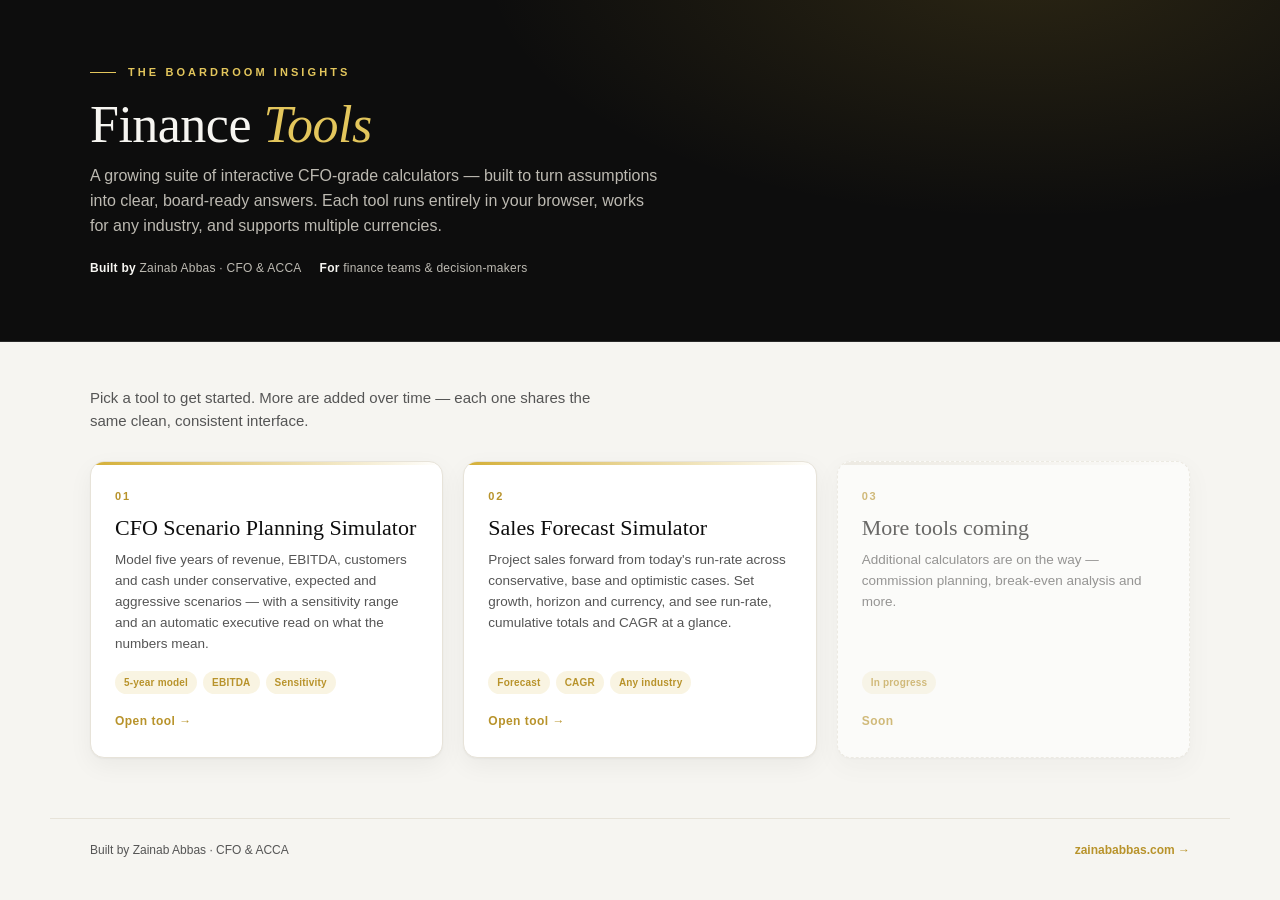
==== index.html @ bbf1bfe5 "Add files via upload" ====
<!DOCTYPE html>
<html lang="en">
<head>
<meta charset="UTF-8">
<meta name="viewport" content="width=device-width, initial-scale=1.0">
<title>Finance Tools — The Boardroom Insights</title>
<link rel="stylesheet" href="styles.css">
</head>
<body>

  <!-- ===== DARK HERO ===== -->
  <header class="hero">
    <div class="hero-inner">
      <div class="eyebrow">The Boardroom Insights</div>
      <h1>Finance <em>Tools</em></h1>
      <p class="lede">A growing suite of interactive CFO-grade calculators — built to turn assumptions into clear, board-ready answers. Each tool runs entirely in your browser, works for any industry, and supports multiple currencies.</p>
      <div class="byline">
        <span><b>Built by</b> Zainab Abbas · CFO &amp; ACCA</span>
        <span><b>For</b> finance teams &amp; decision-makers</span>
      </div>
    </div>
  </header>

  <!-- ===== LIGHT BODY ===== -->
  <main class="wrap">
    <p class="hub-intro">Pick a tool to get started. More are added over time — each one shares the same clean, consistent interface.</p>

    <div class="tools-grid">

      <!-- TOOL 1 -->
      <a class="tool-card" href="scenario-planner.html">
        <span class="tc-num">01</span>
        <h3>CFO Scenario Planning Simulator</h3>
        <p>Model five years of revenue, EBITDA, customers and cash under conservative, expected and aggressive scenarios — with a sensitivity range and an automatic executive read on what the numbers mean.</p>
        <div class="tc-tags"><span>5-year model</span><span>EBITDA</span><span>Sensitivity</span></div>
        <span class="tc-go">Open tool →</span>
      </a>

      <!-- TOOL 2 -->
      <a class="tool-card" href="forecast-simulator.html">
        <span class="tc-num">02</span>
        <h3>Sales Forecast Simulator</h3>
        <p>Project sales forward from today's run-rate across conservative, base and optimistic cases. Set growth, horizon and currency, and see run-rate, cumulative totals and CAGR at a glance.</p>
        <div class="tc-tags"><span>Forecast</span><span>CAGR</span><span>Any industry</span></div>
        <span class="tc-go">Open tool →</span>
      </a>

      <!-- TOOL 3 — placeholder. To add a new tool, copy a card above,
           point href to the new file, and update the text. Remove "soon". -->
      <span class="tool-card soon">
        <span class="tc-num">03</span>
        <h3>More tools coming</h3>
        <p>Additional calculators are on the way — commission planning, break-even analysis and more.</p>
        <div class="tc-tags"><span>In progress</span></div>
        <span class="tc-go">Soon</span>
      </span>

    </div>
  </main>

  <footer>
    <span>Built by Zainab Abbas · CFO &amp; ACCA</span>
    <span><a href="https://zainababbas.com" target="_blank" rel="noopener">zainababbas.com →</a></span>
  </footer>

</body>
</html>
---- styles.css ----
/* ============================================================
   THE BOARDROOM INSIGHTS — shared calculator theme
   Matched to zainababbas.com: Georgia + Arial, gold #D4AF37
   Dark hero · light working surface · gold accents
   Reuse this single file across every calculator.
   ============================================================ */

:root{
  /* light working surface */
  --paper:#f6f5f1;        /* page background — site cream */
  --card:#ffffff;         /* panels */
  --field:#f3f1ea;        /* input fill */
  --line:#e7e3d9;         /* borders on light */
  --ink:#0d0d0d;          /* primary text */
  --ink-soft:#555555;     /* muted text */

  /* gold (from site) */
  --gold:#D4AF37;         /* primary gold */
  --gold-deep:#B8932B;    /* deeper gold — text on light */
  --gold-soft:rgba(212,175,55,.14);

  /* dark hero band */
  --night:#0d0d0d;
  --night-line:#2a2a2a;
  --gold-bright:#E3C65C;  /* gold highlight on dark */
  --cream:#f6f5f1;        /* text on dark */
  --cream-soft:#bdbab2;

  /* status */
  --pos:#2E8B57;
  --neg:#C0563F;

  /* fonts (match site) */
  --serif:Georgia,"Times New Roman",serif;
  --sans:Arial,Helvetica,sans-serif;

  --radius:14px;
  --max:1180px;
}

*{box-sizing:border-box;margin:0;padding:0}
html{scroll-behavior:smooth}
body{
  background:var(--paper);color:var(--ink);
  font-family:var(--sans);line-height:1.55;-webkit-font-smoothing:antialiased;min-height:100vh;
}
.num{font-variant-numeric:tabular-nums}

/* ---------- HERO ---------- */
.hero{background:var(--night);border-bottom:1px solid var(--night-line);position:relative;overflow:hidden}
.hero::before{content:'';position:absolute;inset:0;pointer-events:none;
  background:radial-gradient(900px 420px at 80% -10%, rgba(212,175,55,.15), transparent 60%)}
.hero-inner{position:relative;z-index:1;max-width:var(--max);margin:0 auto;padding:clamp(34px,6vw,64px) clamp(18px,4vw,40px)}
.eyebrow{font-family:var(--sans);font-size:11px;letter-spacing:.28em;text-transform:uppercase;color:var(--gold-bright);display:flex;align-items:center;gap:12px;font-weight:700}
.eyebrow::before{content:'';width:26px;height:1px;background:var(--gold-bright);display:inline-block}
h1{font-family:var(--serif);font-weight:400;color:var(--cream);font-size:clamp(30px,5.4vw,52px);line-height:1.06;letter-spacing:-.01em;margin:16px 0 12px}
h1 em{font-style:italic;color:var(--gold-bright)}
.lede{color:var(--cream-soft);max-width:64ch;font-size:clamp(14px,1.7vw,16px)}
.byline{margin-top:20px;font-size:12px;letter-spacing:.02em;color:var(--cream-soft);display:flex;flex-wrap:wrap;gap:8px 18px}
.byline b{color:var(--cream);font-weight:700}

/* ---------- LAYOUT ---------- */
.wrap{max-width:var(--max);margin:0 auto;padding:clamp(28px,4vw,44px) clamp(18px,4vw,40px) 60px}
.grid{display:grid;grid-template-columns:380px 1fr;gap:28px;align-items:start}
@media(max-width:880px){.grid{grid-template-columns:1fr}}

.card{background:var(--card);border:1px solid var(--line);border-radius:var(--radius);padding:24px;
  box-shadow:0 1px 2px rgba(13,13,13,.04),0 8px 24px rgba(13,13,13,.05)}
.card-title{font-size:11px;letter-spacing:.18em;text-transform:uppercase;color:var(--ink-soft);font-weight:700;display:flex;align-items:center;gap:9px;margin-bottom:20px}
.card-title .dot{width:6px;height:6px;border-radius:50%;background:var(--gold)}

/* ---------- INPUTS ---------- */
.field{margin-bottom:18px}
.field label{display:block;font-size:13px;font-weight:700;margin-bottom:7px;color:var(--ink)}
.field label .hint{color:var(--ink-soft);font-weight:400;font-size:12px}
.input-shell{position:relative;display:flex;align-items:center}
.input-shell .pre{position:absolute;left:14px;color:var(--gold-deep);font-size:14px;font-weight:700;pointer-events:none}
.input-shell .suf{position:absolute;right:14px;color:var(--ink-soft);font-size:13px;pointer-events:none}
input[type=number],input[type=text],select{width:100%;background:var(--field);border:1px solid var(--line);border-radius:10px;
  color:var(--ink);font-family:var(--sans);font-size:15px;font-variant-numeric:tabular-nums;padding:12px 14px;transition:border-color .15s,box-shadow .15s,background .15s;appearance:none}
input.has-pre{padding-left:30px}
input.has-suf{padding-right:48px}
select{cursor:pointer;background-image:url("data:image/svg+xml;utf8,<svg xmlns='http://www.w3.org/2000/svg' width='12' height='8' viewBox='0 0 12 8'><path d='M1 1l5 5 5-5' stroke='%23B8932B' stroke-width='1.5' fill='none' stroke-linecap='round'/></svg>");background-repeat:no-repeat;background-position:right 14px center;padding-right:36px}
input:focus,select:focus{outline:none;border-color:var(--gold);background:var(--card);box-shadow:0 0 0 3px var(--gold-soft)}
input[readonly]{background:transparent;border-style:dashed;color:var(--ink-soft);cursor:not-allowed}
.row2{display:grid;grid-template-columns:1fr 1fr;gap:14px}

/* segmented control */
.seg{display:flex;background:var(--field);border:1px solid var(--line);border-radius:10px;padding:4px;gap:4px}
.seg button{flex:1;background:none;border:none;color:var(--ink-soft);font-family:var(--sans);font-size:13px;font-weight:700;padding:8px 4px;border-radius:7px;cursor:pointer;transition:.15s}
.seg button.active{background:var(--gold);color:#0d0d0d;box-shadow:0 1px 4px rgba(212,175,55,.45)}
.seg button:focus-visible{outline:2px solid var(--gold);outline-offset:2px}

/* groups */
.group{margin-bottom:22px}
.group + .group{padding-top:20px;border-top:1px solid var(--line)}
.group-label{font-size:10.5px;letter-spacing:.16em;text-transform:uppercase;color:var(--gold-deep);font-weight:700;margin-bottom:14px;display:flex;align-items:center;gap:8px}
.group-label::before{content:'';width:5px;height:5px;background:var(--gold);border-radius:50%}

/* advanced drawer */
details{margin-top:6px;border-top:1px solid var(--line);padding-top:16px}
summary{cursor:pointer;font-size:11px;letter-spacing:.14em;text-transform:uppercase;color:var(--gold-deep);font-weight:700;list-style:none;display:flex;align-items:center;gap:8px}
summary::-webkit-details-marker{display:none}
summary::before{content:'+';font-size:15px;line-height:1}
details[open] summary::before{content:'\2013'}
details .field:first-of-type{margin-top:16px}

.reset{margin-top:8px;width:100%;background:none;border:1px solid var(--line);color:var(--ink-soft);font-family:var(--sans);font-size:11px;font-weight:700;letter-spacing:.1em;text-transform:uppercase;padding:11px;border-radius:10px;cursor:pointer;transition:.15s}
.reset:hover{border-color:var(--gold);color:var(--gold-deep)}

/* scenario slider */
.scenario{background:var(--field);border:1px solid var(--line);border-radius:12px;padding:18px;margin-bottom:24px}
.scenario .scen-name{font-family:var(--serif);font-size:20px;color:var(--gold-deep);font-weight:400;margin-bottom:14px}
input[type=range]{-webkit-appearance:none;appearance:none;width:100%;height:6px;border-radius:6px;background:linear-gradient(90deg,var(--line),var(--gold));outline:none;padding:0;border:none;cursor:pointer}
input[type=range]::-webkit-slider-thumb{-webkit-appearance:none;appearance:none;width:22px;height:22px;border-radius:50%;background:var(--gold);border:3px solid #fff;box-shadow:0 1px 6px rgba(212,175,55,.55);cursor:pointer}
input[type=range]::-moz-range-thumb{width:22px;height:22px;border-radius:50%;background:var(--gold);border:3px solid #fff;box-shadow:0 1px 6px rgba(212,175,55,.55);cursor:pointer}
.scen-ticks{display:flex;justify-content:space-between;margin-top:10px;font-size:10.5px;letter-spacing:.02em;color:var(--ink-soft)}
.scen-ticks span{flex:1;text-align:center;transition:color .15s}
.scen-ticks span:first-child{text-align:left}
.scen-ticks span:last-child{text-align:right}
.scen-ticks span.on{color:var(--gold-deep);font-weight:700}

/* toggles */
.toggles{display:flex;flex-direction:column;gap:2px}
.toggle{display:flex;align-items:flex-start;gap:12px;padding:11px 0;cursor:pointer;border-bottom:1px solid rgba(231,227,217,.7)}
.toggle:last-child{border-bottom:none}
.toggle input{position:absolute;opacity:0;width:0;height:0}
.switch{flex:none;width:40px;height:22px;border-radius:22px;background:var(--line);position:relative;transition:.2s;margin-top:1px}
.switch::after{content:'';position:absolute;top:2px;left:2px;width:18px;height:18px;border-radius:50%;background:#fff;box-shadow:0 1px 3px rgba(0,0,0,.25);transition:.2s}
.toggle input:checked + .switch{background:var(--gold)}
.toggle input:checked + .switch::after{transform:translateX(18px)}
.toggle input:focus-visible + .switch{outline:2px solid var(--gold);outline-offset:2px}
.toggle .t-text{font-size:13px;font-weight:700;color:var(--ink);line-height:1.35}
.toggle .t-text small{display:block;font-weight:400;color:var(--ink-soft);font-size:11.5px;margin-top:2px}

/* ---------- RESULTS ---------- */
.results{display:flex;flex-direction:column;gap:24px}
.kpis{display:grid;grid-template-columns:repeat(4,1fr);gap:14px}
@media(max-width:1040px){.kpis{grid-template-columns:repeat(2,1fr)}}
@media(max-width:480px){.kpis{grid-template-columns:1fr 1fr}}
.kpi{background:var(--card);border:1px solid var(--line);border-radius:var(--radius);padding:18px 18px 16px;position:relative;overflow:hidden;box-shadow:0 1px 2px rgba(13,13,13,.04),0 8px 24px rgba(13,13,13,.05)}
.kpi::after{content:'';position:absolute;top:0;left:0;width:100%;height:3px;background:linear-gradient(90deg,var(--gold),rgba(212,175,55,0))}
.kpi .k-label{font-size:10px;letter-spacing:.14em;text-transform:uppercase;color:var(--ink-soft);font-weight:700}
.kpi .k-val{font-family:var(--serif);font-weight:400;font-size:clamp(22px,2.6vw,30px);margin-top:8px;letter-spacing:-.01em;color:var(--gold-deep);font-variant-numeric:tabular-nums}
.kpi .k-sub{font-size:11px;color:var(--ink-soft);margin-top:4px}

.chart-card{background:var(--card);border:1px solid var(--line);border-radius:var(--radius);padding:22px 22px 14px;box-shadow:0 1px 2px rgba(13,13,13,.04),0 8px 24px rgba(13,13,13,.05)}
.chart-head{display:flex;justify-content:space-between;align-items:flex-end;flex-wrap:wrap;gap:12px;margin-bottom:18px}
.chart-card h3{font-family:var(--serif);font-weight:400;font-size:17px;color:var(--ink);margin-bottom:2px}
.chart-card .sub{font-size:10.5px;color:var(--ink-soft);letter-spacing:.02em;margin-bottom:14px}
.legend{display:flex;gap:18px;flex-wrap:wrap}
.legend span{display:flex;align-items:center;gap:7px;font-size:12px;color:var(--ink-soft)}
.swatch{width:14px;height:3px;border-radius:2px}
.chart-box{position:relative;height:330px}
.chart-card .chart-box{height:260px}

/* tables */
.table-card{background:var(--card);border:1px solid var(--line);border-radius:var(--radius);padding:22px;overflow-x:auto;box-shadow:0 1px 2px rgba(13,13,13,.04),0 8px 24px rgba(13,13,13,.05)}
table{width:100%;border-collapse:collapse;font-size:13px;font-variant-numeric:tabular-nums;white-space:nowrap}
th{text-align:right;font-size:10px;letter-spacing:.1em;text-transform:uppercase;color:var(--ink-soft);font-weight:700;padding:0 14px 12px;border-bottom:1px solid var(--line)}
th:first-child,td:first-child{text-align:left}
td{padding:11px 14px;border-bottom:1px solid rgba(231,227,217,.7)}
tbody tr:hover{background:var(--field)}
td.val{color:var(--gold-deep);font-weight:700}
td.up,td.best{color:var(--pos);font-weight:700}
td.down,td.worst{color:var(--neg);font-weight:700}
tfoot td{border-top:1px solid var(--line);border-bottom:none;color:var(--ink);padding-top:14px;font-weight:700}
tfoot td.val{color:var(--gold-deep)}

/* executive insight */
.insight{background:linear-gradient(180deg,#fbf6e6,#fffdf8);border:1px solid #ecdcb0;border-left:4px solid var(--gold);border-radius:var(--radius);padding:24px 26px}
.insight .ins-eyebrow{font-size:10.5px;letter-spacing:.2em;text-transform:uppercase;color:var(--gold-deep);font-weight:700;display:flex;align-items:center;gap:9px;margin-bottom:12px}
.insight .ins-eyebrow::before{content:'';width:18px;height:1px;background:var(--gold-deep)}
.insight .ins-body{font-family:var(--serif);font-size:clamp(15px,1.9vw,18px);line-height:1.6;color:var(--ink)}
.insight .ins-body b{color:var(--gold-deep);font-weight:700}
.insight .ins-flag{display:inline-block;margin-top:14px;font-size:11px;font-weight:700;letter-spacing:.04em;padding:5px 11px;border-radius:20px}
.insight .ins-flag.warn{background:rgba(192,86,63,.12);color:#a8472f}
.insight .ins-flag.good{background:rgba(46,139,87,.12);color:#1e6b41}
.insight .ins-flag.neutral{background:var(--gold-soft);color:var(--gold-deep)}

/* footer */
footer{max-width:var(--max);margin:0 auto;padding:22px clamp(18px,4vw,40px) 40px;border-top:1px solid var(--line);color:var(--ink-soft);font-size:12px;display:flex;justify-content:space-between;flex-wrap:wrap;gap:12px}
footer a{color:var(--gold-deep);text-decoration:none;font-weight:700}
footer a:hover{text-decoration:underline}
.note{font-size:11.5px;color:var(--ink-soft);line-height:1.6;max-width:72ch}

/* ---------- TOOLS HUB ---------- */
.tools-grid{display:grid;grid-template-columns:repeat(auto-fill,minmax(280px,1fr));gap:20px;margin-top:8px}
.tool-card{display:flex;flex-direction:column;background:var(--card);border:1px solid var(--line);border-radius:var(--radius);padding:26px 24px;text-decoration:none;color:inherit;position:relative;overflow:hidden;transition:transform .18s,box-shadow .18s,border-color .18s;box-shadow:0 1px 2px rgba(13,13,13,.04),0 8px 24px rgba(13,13,13,.05)}
.tool-card::after{content:'';position:absolute;top:0;left:0;width:100%;height:3px;background:linear-gradient(90deg,var(--gold),rgba(212,175,55,0))}
.tool-card:hover{transform:translateY(-3px);border-color:var(--gold);box-shadow:0 2px 4px rgba(13,13,13,.06),0 16px 40px rgba(13,13,13,.12)}
.tool-card .tc-num{font-size:11px;letter-spacing:.16em;color:var(--gold-deep);font-weight:700}
.tool-card h3{font-family:var(--serif);font-weight:400;font-size:22px;line-height:1.15;color:var(--ink);margin:10px 0 10px}
.tool-card p{font-size:13.5px;color:var(--ink-soft);line-height:1.55;flex:1}
.tool-card .tc-tags{display:flex;flex-wrap:wrap;gap:6px;margin:16px 0 18px}
.tool-card .tc-tags span{font-size:10px;letter-spacing:.02em;color:var(--gold-deep);background:var(--gold-soft);padding:4px 9px;border-radius:20px;font-weight:700}
.tool-card .tc-go{font-size:12px;letter-spacing:.04em;color:var(--gold-deep);font-weight:700;display:flex;align-items:center;gap:6px}
.tool-card:hover .tc-go{gap:10px}
.tool-card.soon{pointer-events:none;opacity:.6;border-style:dashed}
.tool-card.soon::after{background:linear-gradient(90deg,var(--line),transparent)}
.hub-intro{color:var(--ink-soft);max-width:62ch;margin-bottom:28px;font-size:15px}

@media (prefers-reduced-motion:reduce){*{transition:none!important}}
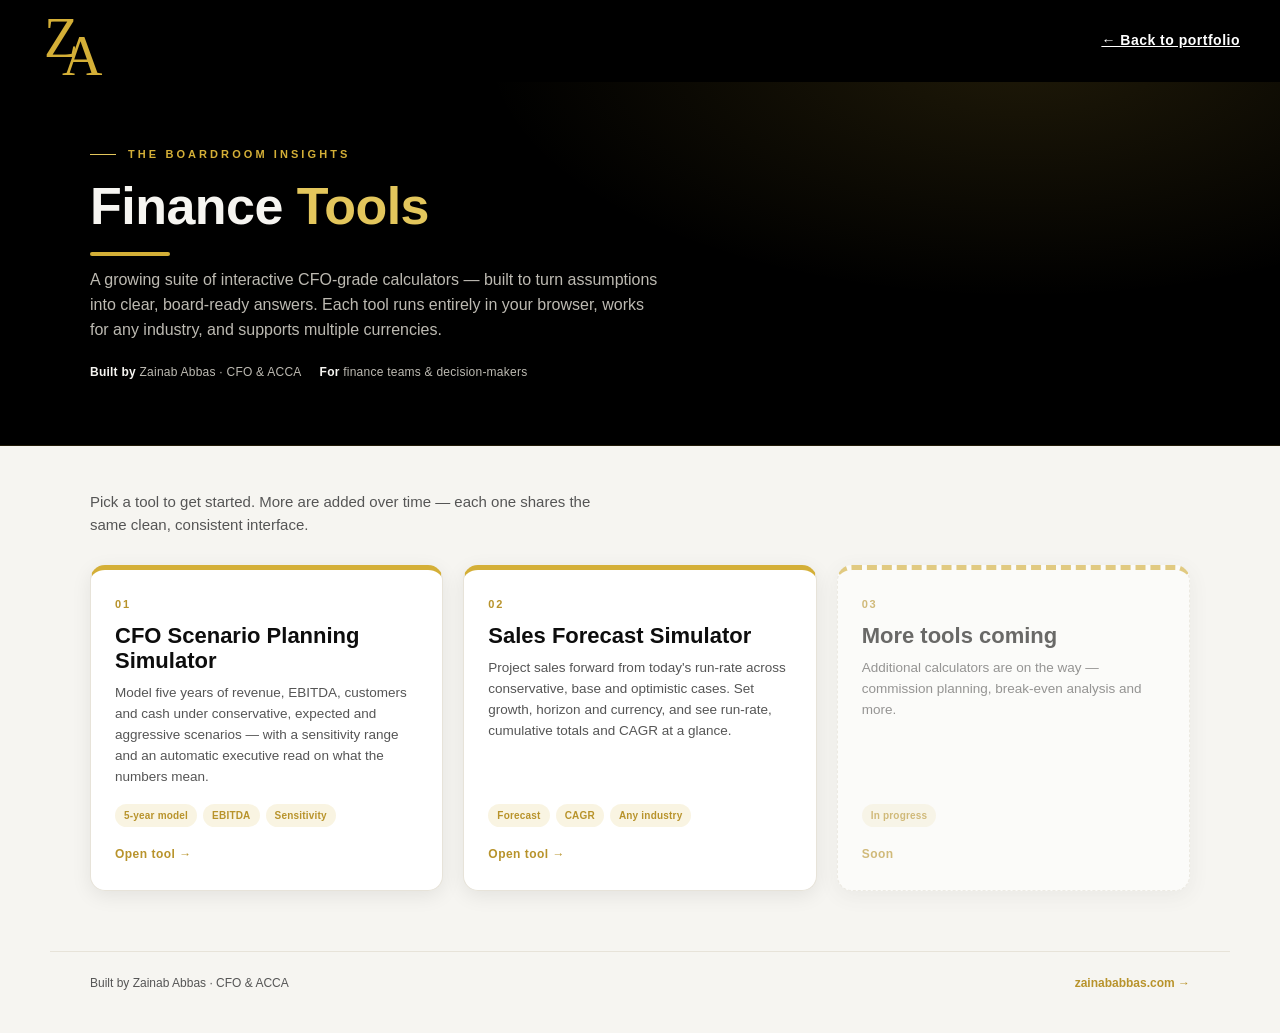
==== commit f22aa0f3: "Add files via upload" ====
--- a/index.html
+++ b/index.html
@@ -7,6 +7,11 @@
 <link rel="stylesheet" href="styles.css">
 </head>
 <body>
+
+  <nav class="calc-nav">
+    <a href="https://zainababbas.com" class="logo" aria-label="Zainab Abbas — home"><span class="z">Z</span><span class="a">A</span></a>
+    <a href="https://zainababbas.com" class="nav-back">← Back to portfolio</a>
+  </nav>
 
   <!-- ===== DARK HERO ===== -->
   <header class="hero">
--- a/styles.css
+++ b/styles.css
@@ -20,7 +20,7 @@
   --gold-soft:rgba(212,175,55,.14);
 
   /* dark hero band */
-  --night:#0d0d0d;
+  --night:#000;
   --night-line:#2a2a2a;
   --gold-bright:#E3C65C;  /* gold highlight on dark */
   --cream:#f6f5f1;        /* text on dark */
@@ -34,7 +34,7 @@
   --serif:Georgia,"Times New Roman",serif;
   --sans:Arial,Helvetica,sans-serif;
 
-  --radius:14px;
+  --radius:15px;
   --max:1180px;
 }
 
@@ -46,15 +46,26 @@
 }
 .num{font-variant-numeric:tabular-nums}
 
+
+/* ---------- CALCULATOR NAV (ZA monogram, links home) ---------- */
+.calc-nav{background:#000;display:flex;align-items:center;justify-content:space-between;padding:14px clamp(18px,4vw,40px)}
+.calc-nav .logo{position:relative;display:block;width:62px;height:54px;font-family:var(--serif)}
+.calc-nav .logo .z,.calc-nav .logo .a{position:absolute;font-size:56px;color:var(--gold);font-weight:400;line-height:1}
+.calc-nav .logo .z{left:4px;top:-4px}
+.calc-nav .logo .a{left:22px;top:14px}
+.calc-nav .nav-back{color:#fff;font-size:14px;font-weight:600;letter-spacing:.5px;transition:color .25s ease}
+.calc-nav .nav-back:hover{color:var(--gold)}
+
 /* ---------- HERO ---------- */
-.hero{background:var(--night);border-bottom:1px solid var(--night-line);position:relative;overflow:hidden}
+.hero{background:var(--night);border-bottom:1px solid rgba(212,175,55,.15);position:relative;overflow:hidden}
 .hero::before{content:'';position:absolute;inset:0;pointer-events:none;
   background:radial-gradient(900px 420px at 80% -10%, rgba(212,175,55,.15), transparent 60%)}
 .hero-inner{position:relative;z-index:1;max-width:var(--max);margin:0 auto;padding:clamp(34px,6vw,64px) clamp(18px,4vw,40px)}
-.eyebrow{font-family:var(--sans);font-size:11px;letter-spacing:.28em;text-transform:uppercase;color:var(--gold-bright);display:flex;align-items:center;gap:12px;font-weight:700}
+.eyebrow{font-family:var(--sans);font-size:11px;letter-spacing:.28em;text-transform:uppercase;color:var(--gold);display:flex;align-items:center;gap:12px;font-weight:700}
 .eyebrow::before{content:'';width:26px;height:1px;background:var(--gold-bright);display:inline-block}
-h1{font-family:var(--serif);font-weight:400;color:var(--cream);font-size:clamp(30px,5.4vw,52px);line-height:1.06;letter-spacing:-.01em;margin:16px 0 12px}
-h1 em{font-style:italic;color:var(--gold-bright)}
+h1{font-family:var(--sans);font-weight:700;color:var(--cream);font-size:clamp(30px,5.4vw,52px);line-height:1.06;letter-spacing:-.01em;margin:16px 0 12px}
+h1 em{font-style:normal;color:var(--gold-bright)}
+h1::after{content:"";display:block;width:80px;height:4px;background:var(--gold);border-radius:5px;margin-top:18px}
 .lede{color:var(--cream-soft);max-width:64ch;font-size:clamp(14px,1.7vw,16px)}
 .byline{margin-top:20px;font-size:12px;letter-spacing:.02em;color:var(--cream-soft);display:flex;flex-wrap:wrap;gap:8px 18px}
 .byline b{color:var(--cream);font-weight:700}
@@ -65,7 +76,7 @@
 @media(max-width:880px){.grid{grid-template-columns:1fr}}
 
 .card{background:var(--card);border:1px solid var(--line);border-radius:var(--radius);padding:24px;
-  box-shadow:0 1px 2px rgba(13,13,13,.04),0 8px 24px rgba(13,13,13,.05)}
+  box-shadow:0 5px 20px rgba(0,0,0,.08)}
 .card-title{font-size:11px;letter-spacing:.18em;text-transform:uppercase;color:var(--ink-soft);font-weight:700;display:flex;align-items:center;gap:9px;margin-bottom:20px}
 .card-title .dot{width:6px;height:6px;border-radius:50%;background:var(--gold)}
 
@@ -78,7 +89,7 @@
 .input-shell .suf{position:absolute;right:14px;color:var(--ink-soft);font-size:13px;pointer-events:none}
 input[type=number],input[type=text],select{width:100%;background:var(--field);border:1px solid var(--line);border-radius:10px;
   color:var(--ink);font-family:var(--sans);font-size:15px;font-variant-numeric:tabular-nums;padding:12px 14px;transition:border-color .15s,box-shadow .15s,background .15s;appearance:none}
-input.has-pre{padding-left:30px}
+input.has-pre{padding-left:34px}
 input.has-suf{padding-right:48px}
 select{cursor:pointer;background-image:url("data:image/svg+xml;utf8,<svg xmlns='http://www.w3.org/2000/svg' width='12' height='8' viewBox='0 0 12 8'><path d='M1 1l5 5 5-5' stroke='%23B8932B' stroke-width='1.5' fill='none' stroke-linecap='round'/></svg>");background-repeat:no-repeat;background-position:right 14px center;padding-right:36px}
 input:focus,select:focus{outline:none;border-color:var(--gold);background:var(--card);box-shadow:0 0 0 3px var(--gold-soft)}
@@ -105,12 +116,12 @@
 details[open] summary::before{content:'\2013'}
 details .field:first-of-type{margin-top:16px}
 
-.reset{margin-top:8px;width:100%;background:none;border:1px solid var(--line);color:var(--ink-soft);font-family:var(--sans);font-size:11px;font-weight:700;letter-spacing:.1em;text-transform:uppercase;padding:11px;border-radius:10px;cursor:pointer;transition:.15s}
-.reset:hover{border-color:var(--gold);color:var(--gold-deep)}
+.reset{margin-top:8px;width:100%;background:transparent;border:2px solid var(--gold);color:var(--gold-deep);font-family:var(--sans);font-size:12px;font-weight:bold;letter-spacing:.06em;text-transform:uppercase;padding:12px;border-radius:8px;cursor:pointer;transition:transform .25s ease,background .25s ease,color .25s ease}
+.reset:hover{background:var(--gold);color:#000;transform:translateY(-2px)}
 
 /* scenario slider */
 .scenario{background:var(--field);border:1px solid var(--line);border-radius:12px;padding:18px;margin-bottom:24px}
-.scenario .scen-name{font-family:var(--serif);font-size:20px;color:var(--gold-deep);font-weight:400;margin-bottom:14px}
+.scenario .scen-name{font-family:var(--sans);font-size:20px;color:var(--gold-deep);font-weight:700;margin-bottom:14px}
 input[type=range]{-webkit-appearance:none;appearance:none;width:100%;height:6px;border-radius:6px;background:linear-gradient(90deg,var(--line),var(--gold));outline:none;padding:0;border:none;cursor:pointer}
 input[type=range]::-webkit-slider-thumb{-webkit-appearance:none;appearance:none;width:22px;height:22px;border-radius:50%;background:var(--gold);border:3px solid #fff;box-shadow:0 1px 6px rgba(212,175,55,.55);cursor:pointer}
 input[type=range]::-moz-range-thumb{width:22px;height:22px;border-radius:50%;background:var(--gold);border:3px solid #fff;box-shadow:0 1px 6px rgba(212,175,55,.55);cursor:pointer}
@@ -138,15 +149,15 @@
 .kpis{display:grid;grid-template-columns:repeat(4,1fr);gap:14px}
 @media(max-width:1040px){.kpis{grid-template-columns:repeat(2,1fr)}}
 @media(max-width:480px){.kpis{grid-template-columns:1fr 1fr}}
-.kpi{background:var(--card);border:1px solid var(--line);border-radius:var(--radius);padding:18px 18px 16px;position:relative;overflow:hidden;box-shadow:0 1px 2px rgba(13,13,13,.04),0 8px 24px rgba(13,13,13,.05)}
-.kpi::after{content:'';position:absolute;top:0;left:0;width:100%;height:3px;background:linear-gradient(90deg,var(--gold),rgba(212,175,55,0))}
+.kpi{background:var(--card);border:1px solid var(--line);border-top:4px solid var(--gold);border-radius:var(--radius);padding:18px 18px 16px;position:relative;overflow:hidden;box-shadow:0 5px 20px rgba(0,0,0,.08)}
+
 .kpi .k-label{font-size:10px;letter-spacing:.14em;text-transform:uppercase;color:var(--ink-soft);font-weight:700}
-.kpi .k-val{font-family:var(--serif);font-weight:400;font-size:clamp(22px,2.6vw,30px);margin-top:8px;letter-spacing:-.01em;color:var(--gold-deep);font-variant-numeric:tabular-nums}
+.kpi .k-val{font-family:var(--sans);font-weight:700;font-size:clamp(22px,2.6vw,30px);margin-top:8px;letter-spacing:-.01em;color:var(--gold-deep);font-variant-numeric:tabular-nums}
 .kpi .k-sub{font-size:11px;color:var(--ink-soft);margin-top:4px}
 
-.chart-card{background:var(--card);border:1px solid var(--line);border-radius:var(--radius);padding:22px 22px 14px;box-shadow:0 1px 2px rgba(13,13,13,.04),0 8px 24px rgba(13,13,13,.05)}
+.chart-card{background:var(--card);border:1px solid var(--line);border-radius:var(--radius);padding:22px 22px 14px;box-shadow:0 5px 20px rgba(0,0,0,.08)}
 .chart-head{display:flex;justify-content:space-between;align-items:flex-end;flex-wrap:wrap;gap:12px;margin-bottom:18px}
-.chart-card h3{font-family:var(--serif);font-weight:400;font-size:17px;color:var(--ink);margin-bottom:2px}
+.chart-card h3{font-family:var(--sans);font-weight:700;font-size:17px;color:var(--ink);margin-bottom:2px}
 .chart-card .sub{font-size:10.5px;color:var(--ink-soft);letter-spacing:.02em;margin-bottom:14px}
 .legend{display:flex;gap:18px;flex-wrap:wrap}
 .legend span{display:flex;align-items:center;gap:7px;font-size:12px;color:var(--ink-soft)}
@@ -155,7 +166,7 @@
 .chart-card .chart-box{height:260px}
 
 /* tables */
-.table-card{background:var(--card);border:1px solid var(--line);border-radius:var(--radius);padding:22px;overflow-x:auto;box-shadow:0 1px 2px rgba(13,13,13,.04),0 8px 24px rgba(13,13,13,.05)}
+.table-card{background:var(--card);border:1px solid var(--line);border-radius:var(--radius);padding:22px;overflow-x:auto;box-shadow:0 5px 20px rgba(0,0,0,.08)}
 table{width:100%;border-collapse:collapse;font-size:13px;font-variant-numeric:tabular-nums;white-space:nowrap}
 th{text-align:right;font-size:10px;letter-spacing:.1em;text-transform:uppercase;color:var(--ink-soft);font-weight:700;padding:0 14px 12px;border-bottom:1px solid var(--line)}
 th:first-child,td:first-child{text-align:left}
@@ -171,7 +182,7 @@
 .insight{background:linear-gradient(180deg,#fbf6e6,#fffdf8);border:1px solid #ecdcb0;border-left:4px solid var(--gold);border-radius:var(--radius);padding:24px 26px}
 .insight .ins-eyebrow{font-size:10.5px;letter-spacing:.2em;text-transform:uppercase;color:var(--gold-deep);font-weight:700;display:flex;align-items:center;gap:9px;margin-bottom:12px}
 .insight .ins-eyebrow::before{content:'';width:18px;height:1px;background:var(--gold-deep)}
-.insight .ins-body{font-family:var(--serif);font-size:clamp(15px,1.9vw,18px);line-height:1.6;color:var(--ink)}
+.insight .ins-body{font-family:var(--sans);font-size:clamp(15px,1.9vw,18px);line-height:1.6;color:var(--ink)}
 .insight .ins-body b{color:var(--gold-deep);font-weight:700}
 .insight .ins-flag{display:inline-block;margin-top:14px;font-size:11px;font-weight:700;letter-spacing:.04em;padding:5px 11px;border-radius:20px}
 .insight .ins-flag.warn{background:rgba(192,86,63,.12);color:#a8472f}
@@ -186,11 +197,11 @@
 
 /* ---------- TOOLS HUB ---------- */
 .tools-grid{display:grid;grid-template-columns:repeat(auto-fill,minmax(280px,1fr));gap:20px;margin-top:8px}
-.tool-card{display:flex;flex-direction:column;background:var(--card);border:1px solid var(--line);border-radius:var(--radius);padding:26px 24px;text-decoration:none;color:inherit;position:relative;overflow:hidden;transition:transform .18s,box-shadow .18s,border-color .18s;box-shadow:0 1px 2px rgba(13,13,13,.04),0 8px 24px rgba(13,13,13,.05)}
-.tool-card::after{content:'';position:absolute;top:0;left:0;width:100%;height:3px;background:linear-gradient(90deg,var(--gold),rgba(212,175,55,0))}
-.tool-card:hover{transform:translateY(-3px);border-color:var(--gold);box-shadow:0 2px 4px rgba(13,13,13,.06),0 16px 40px rgba(13,13,13,.12)}
+.tool-card{display:flex;flex-direction:column;background:var(--card);border:1px solid var(--line);border-radius:var(--radius);padding:26px 24px;text-decoration:none;color:inherit;position:relative;overflow:hidden;transition:transform .18s,box-shadow .18s;box-shadow:0 5px 20px rgba(0,0,0,.08)}
+.tool-card{border-top:5px solid var(--gold)}
+.tool-card:hover{transform:translateY(-5px);box-shadow:0 12px 32px rgba(0,0,0,.12)}
 .tool-card .tc-num{font-size:11px;letter-spacing:.16em;color:var(--gold-deep);font-weight:700}
-.tool-card h3{font-family:var(--serif);font-weight:400;font-size:22px;line-height:1.15;color:var(--ink);margin:10px 0 10px}
+.tool-card h3{font-family:var(--sans);font-weight:700;font-size:22px;line-height:1.15;color:var(--ink);margin:10px 0 10px}
 .tool-card p{font-size:13.5px;color:var(--ink-soft);line-height:1.55;flex:1}
 .tool-card .tc-tags{display:flex;flex-wrap:wrap;gap:6px;margin:16px 0 18px}
 .tool-card .tc-tags span{font-size:10px;letter-spacing:.02em;color:var(--gold-deep);background:var(--gold-soft);padding:4px 9px;border-radius:20px;font-weight:700}
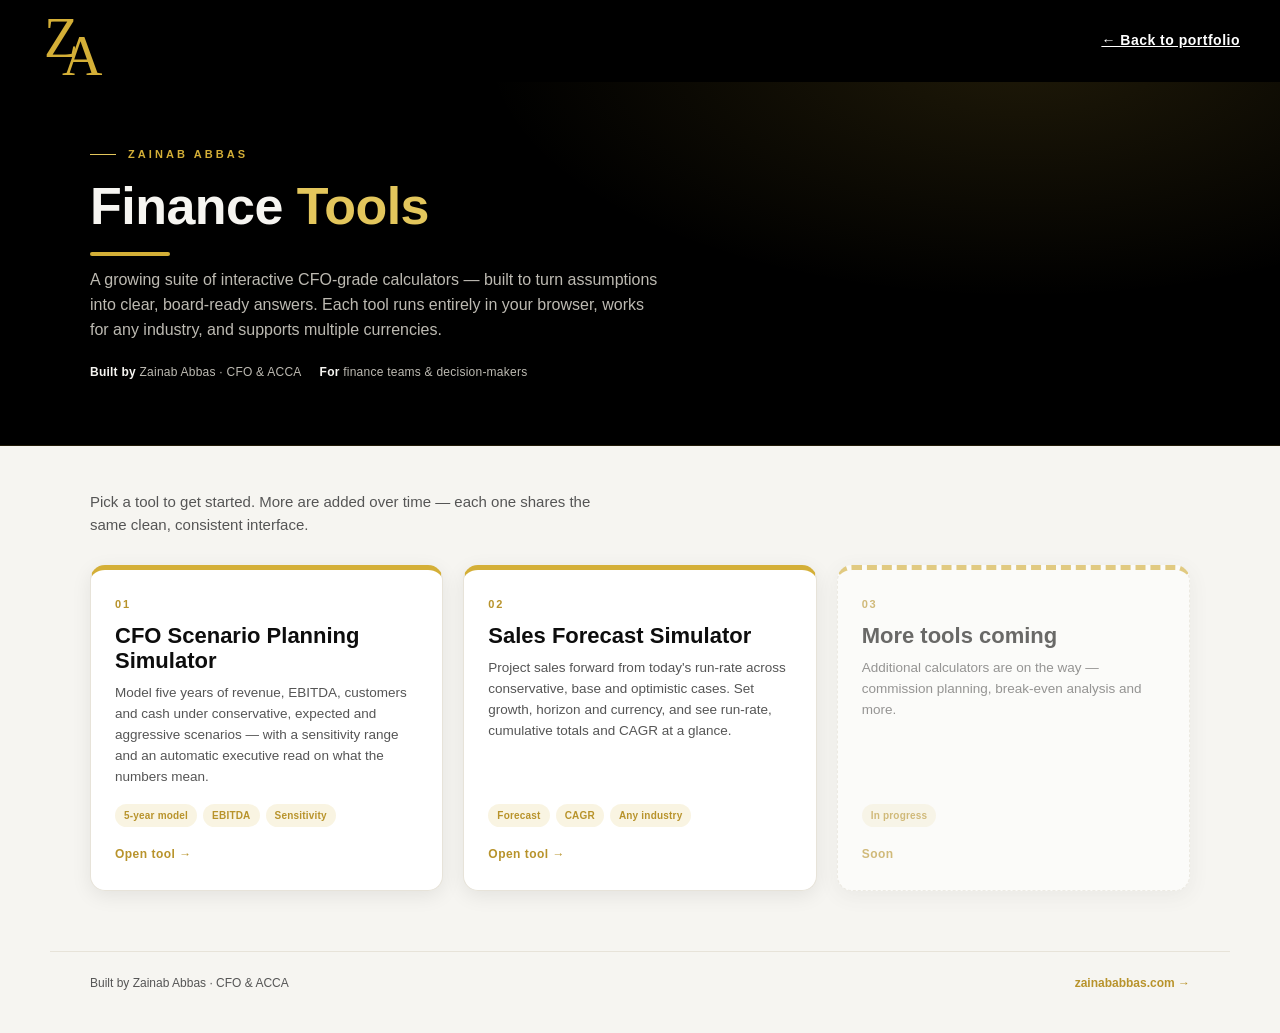
==== commit 27a04fb8: "Add files via upload" ====
--- a/index.html
+++ b/index.html
@@ -3,7 +3,8 @@
 <head>
 <meta charset="UTF-8">
 <meta name="viewport" content="width=device-width, initial-scale=1.0">
-<title>Finance Tools — The Boardroom Insights</title>
+<title>Finance Tools — Zainab Abbas</title>
+<link rel="icon" type="image/png" href="https://zainababbas.com/favicon.png">
 <link rel="stylesheet" href="styles.css">
 </head>
 <body>
@@ -16,7 +17,7 @@
   <!-- ===== DARK HERO ===== -->
   <header class="hero">
     <div class="hero-inner">
-      <div class="eyebrow">The Boardroom Insights</div>
+      <div class="eyebrow">Zainab Abbas</div>
       <h1>Finance <em>Tools</em></h1>
       <p class="lede">A growing suite of interactive CFO-grade calculators — built to turn assumptions into clear, board-ready answers. Each tool runs entirely in your browser, works for any industry, and supports multiple currencies.</p>
       <div class="byline">
--- a/styles.css
+++ b/styles.css
@@ -212,3 +212,10 @@
 .hub-intro{color:var(--ink-soft);max-width:62ch;margin-bottom:28px;font-size:15px}
 
 @media (prefers-reduced-motion:reduce){*{transition:none!important}}
+
+/* ---------- BUSINESS-MODEL CHIPS ---------- */
+.model-chips{display:flex;flex-wrap:wrap;gap:8px}
+.model-chips button{background:var(--field);border:1px solid var(--line);color:var(--ink-soft);font-family:var(--sans);font-size:12.5px;font-weight:700;padding:9px 14px;border-radius:8px;cursor:pointer;transition:.15s}
+.model-chips button:hover{border-color:var(--gold)}
+.model-chips button.active{background:var(--gold);color:#000;border-color:var(--gold)}
+.model-chips button:focus-visible{outline:2px solid var(--gold);outline-offset:2px}
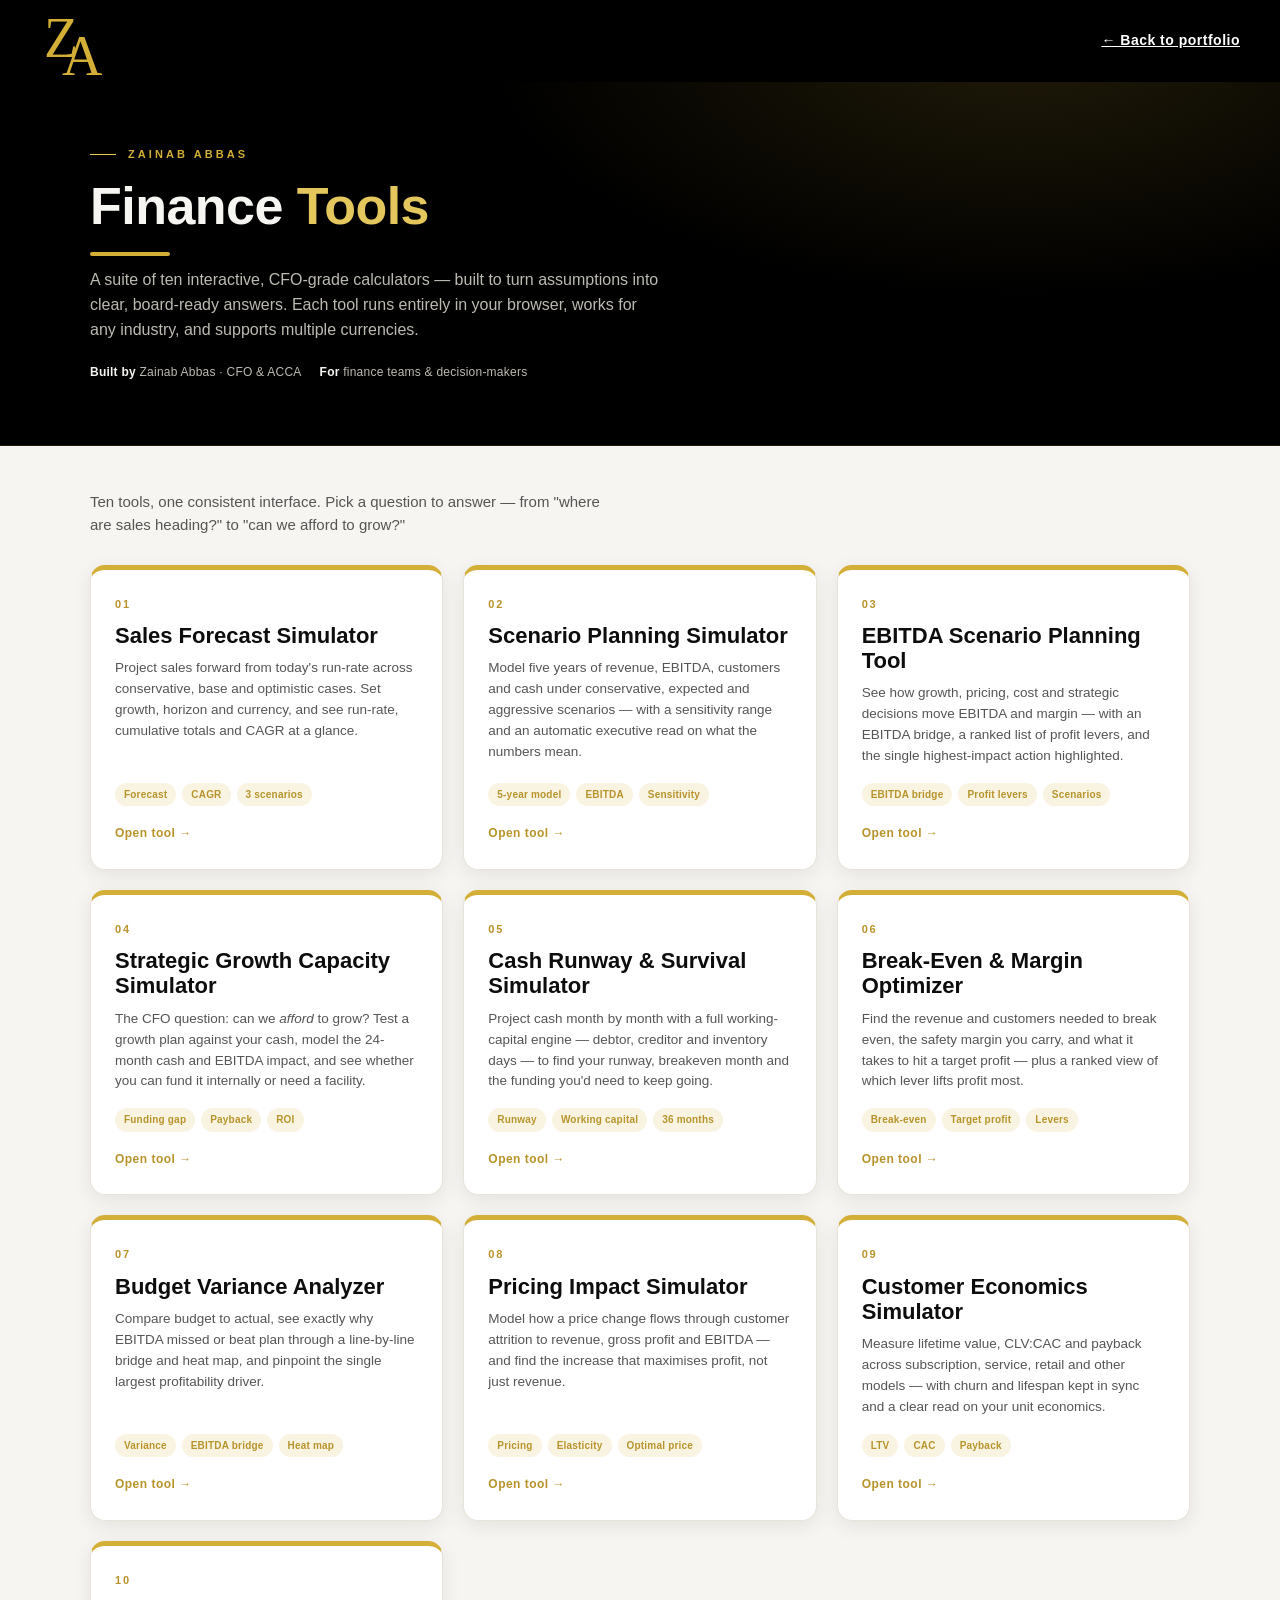
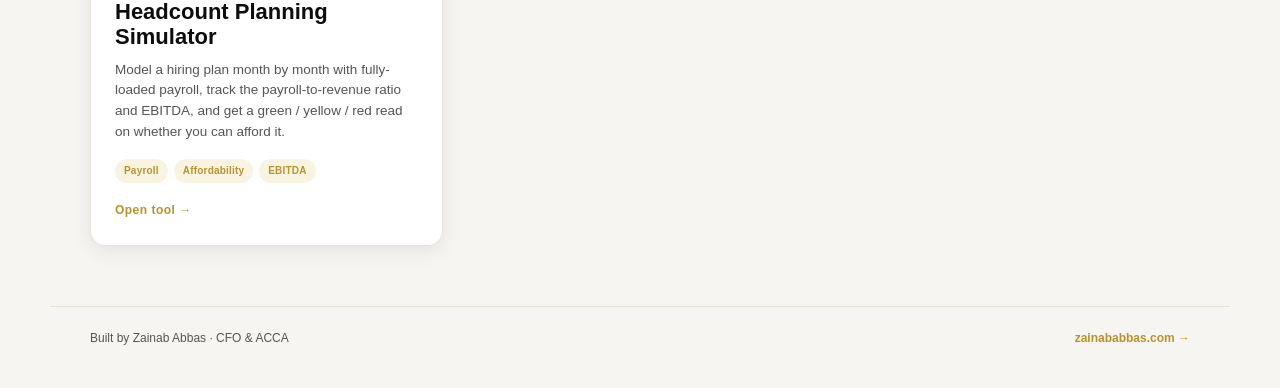
==== commit 130aeeaa: "Add files via upload" ====
--- a/index.html
+++ b/index.html
@@ -19,7 +19,7 @@
     <div class="hero-inner">
       <div class="eyebrow">Zainab Abbas</div>
       <h1>Finance <em>Tools</em></h1>
-      <p class="lede">A growing suite of interactive CFO-grade calculators — built to turn assumptions into clear, board-ready answers. Each tool runs entirely in your browser, works for any industry, and supports multiple currencies.</p>
+      <p class="lede">A suite of ten interactive, CFO-grade calculators — built to turn assumptions into clear, board-ready answers. Each tool runs entirely in your browser, works for any industry, and supports multiple currencies.</p>
       <div class="byline">
         <span><b>Built by</b> Zainab Abbas · CFO &amp; ACCA</span>
         <span><b>For</b> finance teams &amp; decision-makers</span>
@@ -29,37 +29,102 @@
 
   <!-- ===== LIGHT BODY ===== -->
   <main class="wrap">
-    <p class="hub-intro">Pick a tool to get started. More are added over time — each one shares the same clean, consistent interface.</p>
+    <p class="hub-intro">Ten tools, one consistent interface. Pick a question to answer — from "where are sales heading?" to "can we afford to grow?"</p>
 
     <div class="tools-grid">
 
-      <!-- TOOL 1 -->
+      <!-- 01 -->
+      <a class="tool-card" href="forecast-simulator.html">
+        <span class="tc-num">01</span>
+        <h3>Sales Forecast Simulator</h3>
+        <p>Project sales forward from today's run-rate across conservative, base and optimistic cases. Set growth, horizon and currency, and see run-rate, cumulative totals and CAGR at a glance.</p>
+        <div class="tc-tags"><span>Forecast</span><span>CAGR</span><span>3 scenarios</span></div>
+        <span class="tc-go">Open tool →</span>
+      </a>
+
+      <!-- 02 -->
       <a class="tool-card" href="scenario-planner.html">
-        <span class="tc-num">01</span>
-        <h3>CFO Scenario Planning Simulator</h3>
+        <span class="tc-num">02</span>
+        <h3>Scenario Planning Simulator</h3>
         <p>Model five years of revenue, EBITDA, customers and cash under conservative, expected and aggressive scenarios — with a sensitivity range and an automatic executive read on what the numbers mean.</p>
         <div class="tc-tags"><span>5-year model</span><span>EBITDA</span><span>Sensitivity</span></div>
         <span class="tc-go">Open tool →</span>
       </a>
 
-      <!-- TOOL 2 -->
-      <a class="tool-card" href="forecast-simulator.html">
-        <span class="tc-num">02</span>
-        <h3>Sales Forecast Simulator</h3>
-        <p>Project sales forward from today's run-rate across conservative, base and optimistic cases. Set growth, horizon and currency, and see run-rate, cumulative totals and CAGR at a glance.</p>
-        <div class="tc-tags"><span>Forecast</span><span>CAGR</span><span>Any industry</span></div>
+      <!-- 03 -->
+      <a class="tool-card" href="ebitda-simulator.html">
+        <span class="tc-num">03</span>
+        <h3>EBITDA Scenario Planning Tool</h3>
+        <p>See how growth, pricing, cost and strategic decisions move EBITDA and margin — with an EBITDA bridge, a ranked list of profit levers, and the single highest-impact action highlighted.</p>
+        <div class="tc-tags"><span>EBITDA bridge</span><span>Profit levers</span><span>Scenarios</span></div>
         <span class="tc-go">Open tool →</span>
       </a>
 
-      <!-- TOOL 3 — placeholder. To add a new tool, copy a card above,
-           point href to the new file, and update the text. Remove "soon". -->
-      <span class="tool-card soon">
-        <span class="tc-num">03</span>
-        <h3>More tools coming</h3>
-        <p>Additional calculators are on the way — commission planning, break-even analysis and more.</p>
-        <div class="tc-tags"><span>In progress</span></div>
-        <span class="tc-go">Soon</span>
-      </span>
+      <!-- 04 -->
+      <a class="tool-card" href="growth-capacity.html">
+        <span class="tc-num">04</span>
+        <h3>Strategic Growth Capacity Simulator</h3>
+        <p>The CFO question: can we <em>afford</em> to grow? Test a growth plan against your cash, model the 24-month cash and EBITDA impact, and see whether you can fund it internally or need a facility.</p>
+        <div class="tc-tags"><span>Funding gap</span><span>Payback</span><span>ROI</span></div>
+        <span class="tc-go">Open tool →</span>
+      </a>
+
+      <!-- 05 -->
+      <a class="tool-card" href="cash-runway.html">
+        <span class="tc-num">05</span>
+        <h3>Cash Runway &amp; Survival Simulator</h3>
+        <p>Project cash month by month with a full working-capital engine — debtor, creditor and inventory days — to find your runway, breakeven month and the funding you'd need to keep going.</p>
+        <div class="tc-tags"><span>Runway</span><span>Working capital</span><span>36 months</span></div>
+        <span class="tc-go">Open tool →</span>
+      </a>
+
+      <!-- 06 -->
+      <a class="tool-card" href="break-even.html">
+        <span class="tc-num">06</span>
+        <h3>Break-Even &amp; Margin Optimizer</h3>
+        <p>Find the revenue and customers needed to break even, the safety margin you carry, and what it takes to hit a target profit — plus a ranked view of which lever lifts profit most.</p>
+        <div class="tc-tags"><span>Break-even</span><span>Target profit</span><span>Levers</span></div>
+        <span class="tc-go">Open tool →</span>
+      </a>
+
+      <!-- 07 -->
+      <a class="tool-card" href="budget-variance.html">
+        <span class="tc-num">07</span>
+        <h3>Budget Variance Analyzer</h3>
+        <p>Compare budget to actual, see exactly why EBITDA missed or beat plan through a line-by-line bridge and heat map, and pinpoint the single largest profitability driver.</p>
+        <div class="tc-tags"><span>Variance</span><span>EBITDA bridge</span><span>Heat map</span></div>
+        <span class="tc-go">Open tool →</span>
+      </a>
+
+      <!-- 08 -->
+      <a class="tool-card" href="pricing-impact.html">
+        <span class="tc-num">08</span>
+        <h3>Pricing Impact Simulator</h3>
+        <p>Model how a price change flows through customer attrition to revenue, gross profit and EBITDA — and find the increase that maximises profit, not just revenue.</p>
+        <div class="tc-tags"><span>Pricing</span><span>Elasticity</span><span>Optimal price</span></div>
+        <span class="tc-go">Open tool →</span>
+      </a>
+
+      <!-- 09 -->
+      <a class="tool-card" href="customer-economics.html">
+        <span class="tc-num">09</span>
+        <h3>Customer Economics Simulator</h3>
+        <p>Measure lifetime value, CLV:CAC and payback across subscription, service, retail and other models — with churn and lifespan kept in sync and a clear read on your unit economics.</p>
+        <div class="tc-tags"><span>LTV</span><span>CAC</span><span>Payback</span></div>
+        <span class="tc-go">Open tool →</span>
+      </a>
+
+      <!-- 10 -->
+      <a class="tool-card" href="headcount-planning.html">
+        <span class="tc-num">10</span>
+        <h3>Headcount Planning Simulator</h3>
+        <p>Model a hiring plan month by month with fully-loaded payroll, track the payroll-to-revenue ratio and EBITDA, and get a green / yellow / red read on whether you can afford it.</p>
+        <div class="tc-tags"><span>Payroll</span><span>Affordability</span><span>EBITDA</span></div>
+        <span class="tc-go">Open tool →</span>
+      </a>
+
+      <!-- To add a new tool later: copy a card above, point href to the new file,
+           renumber, and update the title, description and three tags. -->
 
     </div>
   </main>
--- a/styles.css
+++ b/styles.css
@@ -219,3 +219,18 @@
 .model-chips button:hover{border-color:var(--gold)}
 .model-chips button.active{background:var(--gold);color:#000;border-color:var(--gold)}
 .model-chips button:focus-visible{outline:2px solid var(--gold);outline-offset:2px}
+
+/* ---------- HEAT MAP (budget variance) ---------- */
+.heat-grid{display:grid;grid-template-columns:repeat(auto-fit,minmax(90px,1fr));gap:8px}
+.heat-cell{border-radius:10px;padding:14px 12px;text-align:center;border:1px solid rgba(0,0,0,.05)}
+.heat-name{font-size:11px;font-weight:700;color:var(--ink);text-transform:uppercase;letter-spacing:.03em}
+.heat-val{font-size:16px;font-weight:700;margin-top:6px;font-variant-numeric:tabular-nums;color:var(--ink)}
+.heat-flag{display:inline-block;margin-left:4px;color:var(--neg);font-weight:700}
+
+/* ---------- HIRE ROWS (headcount) ---------- */
+.hire-row{display:grid;grid-template-columns:1fr 1fr 52px 34px;gap:8px;margin-bottom:8px;align-items:center}
+.hire-row input{padding:9px 10px;font-size:13px}
+.hire-del{background:none;border:1px solid var(--line);color:var(--neg);border-radius:8px;cursor:pointer;font-size:16px;height:38px;transition:.15s}
+.hire-del:hover{border-color:var(--neg);background:rgba(192,86,63,.08)}
+.add-hire{width:100%;background:transparent;border:1px dashed var(--gold);color:var(--gold-deep);font-family:var(--sans);font-weight:700;font-size:12px;padding:10px;border-radius:8px;cursor:pointer;transition:.15s;margin-top:4px}
+.add-hire:hover{background:var(--gold-soft)}
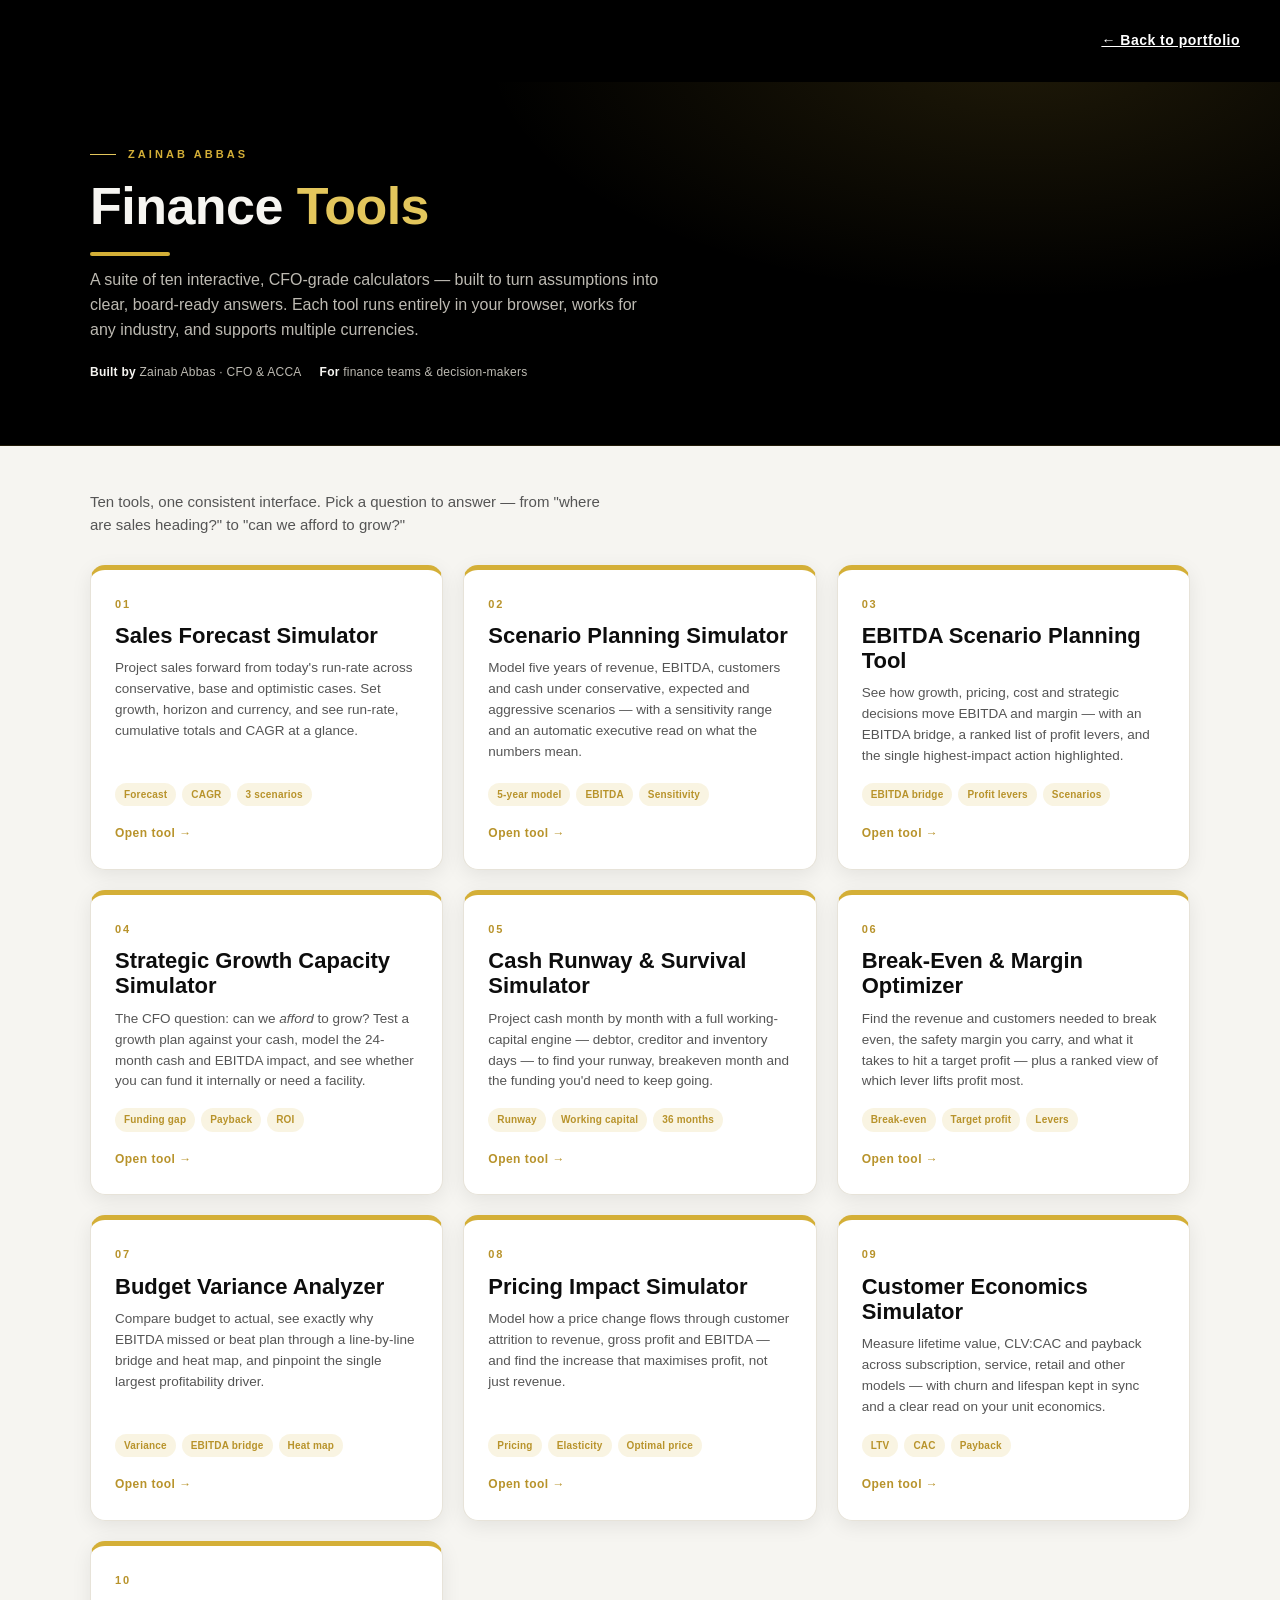
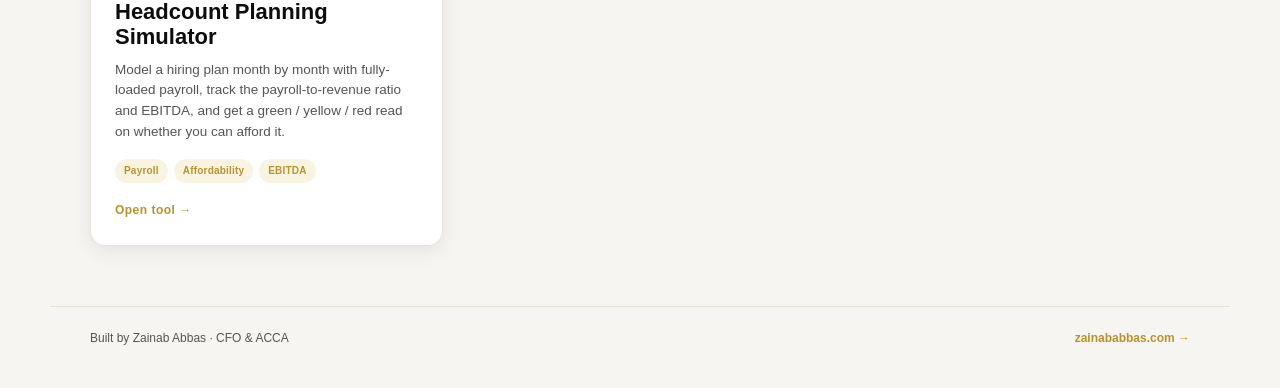
==== commit dbc4d9ed: "Update index.html" ====
--- a/index.html
+++ b/index.html
@@ -1,6 +1,14 @@
 <!DOCTYPE html>
 <html lang="en">
 <head>
+  <!-- Google Analytics (GA4) -->
+<script async src="https://www.googletagmanager.com/gtag/js?id=G-SFV9DDECGP"></script>
+<script>
+  window.dataLayer = window.dataLayer || [];
+  function gtag(){dataLayer.push(arguments);}
+  gtag('js', new Date());
+  gtag('config', 'G-SFV9DDECGP');
+</script>
 <meta charset="UTF-8">
 <meta name="viewport" content="width=device-width, initial-scale=1.0">
 <title>Finance Tools — Zainab Abbas</title>
--- a/styles.css
+++ b/styles.css
@@ -49,10 +49,12 @@
 
 /* ---------- CALCULATOR NAV (ZA monogram, links home) ---------- */
 .calc-nav{background:#000;display:flex;align-items:center;justify-content:space-between;padding:14px clamp(18px,4vw,40px)}
-.calc-nav .logo{position:relative;display:block;width:62px;height:54px;font-family:var(--serif)}
-.calc-nav .logo .z,.calc-nav .logo .a{position:absolute;font-size:56px;color:var(--gold);font-weight:400;line-height:1}
-.calc-nav .logo .z{left:4px;top:-4px}
-.calc-nav .logo .a{left:22px;top:14px}
+.calc-nav .logo{
+    display:block; width:48px; height:54px;
+    background:url('https://zainababbas.com/logo.png') center/contain no-repeat;
+    font-size:0;              /* hides the old ZA text */
+}
+.calc-nav .logo .z, .logo .a{ display:none; }   /* hides the old letter spans */
 .calc-nav .nav-back{color:#fff;font-size:14px;font-weight:600;letter-spacing:.5px;transition:color .25s ease}
 .calc-nav .nav-back:hover{color:var(--gold)}
 
@@ -234,3 +236,30 @@
 .hire-del:hover{border-color:var(--neg);background:rgba(192,86,63,.08)}
 .add-hire{width:100%;background:transparent;border:1px dashed var(--gold);color:var(--gold-deep);font-family:var(--sans);font-weight:700;font-size:12px;padding:10px;border-radius:8px;cursor:pointer;transition:.15s;margin-top:4px}
 .add-hire:hover{background:var(--gold-soft)}
+
+/* ============================================================
+   CHARTS ROW + MOBILE HARDENING
+   (.charts was undefined; min-width:0 stops charts/tables from
+    forcing the grid wider than a phone screen)
+   ============================================================ */
+.charts{display:grid;grid-template-columns:repeat(auto-fit,minmax(260px,1fr));gap:24px;min-width:0}
+.charts > *{min-width:0}
+
+/* let grid/flex children shrink so wide content fits or scrolls inside its card */
+body{overflow-x:hidden}
+.results{min-width:0}
+.grid > *{min-width:0}
+.card,.chart-card,.table-card,.chart-box{min-width:0}
+.chart-card canvas,.chart-box canvas{max-width:100%}
+
+@media(max-width:600px){
+  .row2{grid-template-columns:1fr}
+  .card{padding:18px}
+  .insight{padding:20px 18px}
+  .chart-card{padding:18px 16px 12px}
+  .table-card{padding:16px}
+  .kpi{padding:16px 14px 14px}
+  .hire-row{grid-template-columns:1fr 84px 54px 30px;gap:6px}
+  .hire-row input{padding:8px}
+  .hero-inner{padding-top:30px;padding-bottom:30px}
+}
